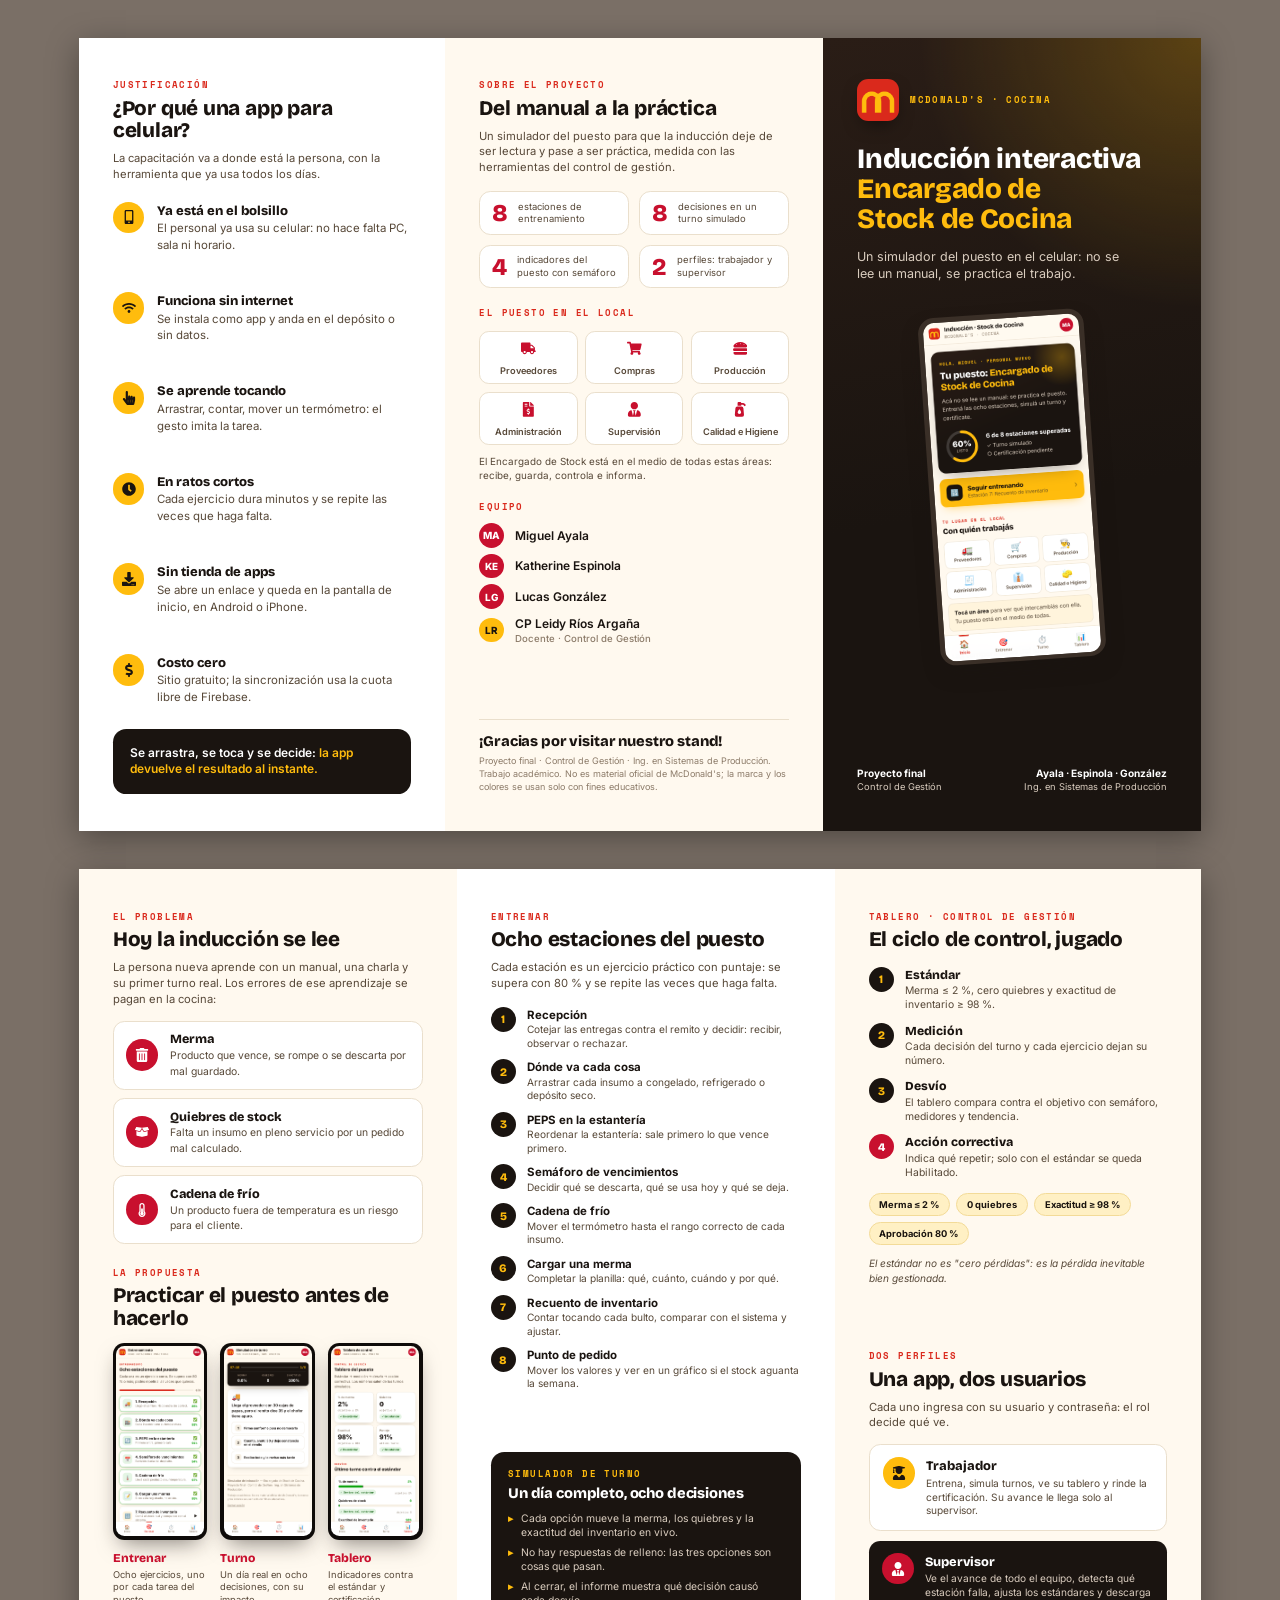
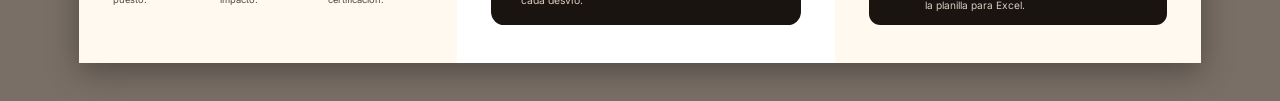
==== presentacion/triptico-fuente.html @ f06b7926 "Agregar el tríptico informativo para imprimir PDF A4 apaisado a doble faz, con su fuente HTML autoco" ====
<!doctype html>
<html lang="es">
<head>
<meta charset="utf-8">
<title>Tríptico · Inducción interactiva</title>
<link rel="preconnect" href="https://fonts.googleapis.com">
<link rel="preconnect" href="https://fonts.gstatic.com" crossorigin>
<link href="https://fonts.googleapis.com/css2?family=Bricolage+Grotesque:opsz,wght@12..96,700;12..96,800&family=Inter:wght@400;500;600;700&family=Space+Mono:wght@700&display=swap" rel="stylesheet">
<style>
  @page { size: 297mm 210mm; margin: 0; }
  :root {
    --rojo:#C8102E; --rojo-vivo:#DA291C; --amarillo:#FFBC0D; --amarillo-suave:#FFF0C4;
    --ink:#1A1410; --ink-2:#574838; --ink-3:#8C7B69; --bg:#FFF9EF; --crema:#FFF4DC;
    --linea:#EADFCC; --blanco:#FFFFFF; --claro:#D9CCBE;
    --display:'Bricolage Grotesque','Inter',sans-serif; --sans:'Inter',sans-serif; --mono:'Space Mono',monospace;
  }
  * { box-sizing:border-box; margin:0; padding:0; }
  html, body { background:#7a6f66; }
  body { font-family:var(--sans); color:var(--ink); font-size:8.4pt; line-height:1.42;
         -webkit-print-color-adjust:exact; print-color-adjust:exact; }
  .hoja { width:297mm; height:210mm; display:flex; overflow:hidden; page-break-after:always; background:var(--blanco); }
  .hoja:last-child { page-break-after:auto; }
  @media screen { .hoja { margin:10mm auto; box-shadow:0 8px 30px rgba(0,0,0,.35); } }

  /* El cuerpo que se pliega hacia adentro es 3 mm más angosto */
  .panel { height:210mm; padding:11mm 9mm 10mm; position:relative; display:flex; flex-direction:column; }
  .w100 { width:100mm; } .w97 { width:97mm; }
  .p-blanco { background:var(--blanco); } .p-crema { background:var(--bg); }
  .p-oscuro { background:radial-gradient(120% 55% at 100% 0%, rgba(255,188,13,.24), transparent 62%),
                         linear-gradient(170deg,#2A1D16 0%,#1A1410 58%); color:#fff; }

  .kicker { font-family:var(--mono); font-size:6.6pt; letter-spacing:.16em; text-transform:uppercase; color:var(--rojo-vivo); font-weight:700; }
  h1, h2, h3 { font-family:var(--display); font-weight:800; line-height:1.08; letter-spacing:-.01em; }
  h2 { font-size:15.5pt; margin-top:1.6mm; }
  h3 { font-size:10pt; }
  p.lead { color:var(--ink-2); margin-top:2.2mm; }
  .sec + .sec, .sec.sep { margin-top:6mm; }

  /* íconos en círculo */
  .circ { flex:none; width:8.4mm; height:8.4mm; border-radius:50%; display:flex; align-items:center; justify-content:center; font-size:10.5pt; }
  .circ.amarillo { background:var(--amarillo); color:var(--ink); }
  .circ.rojo { background:var(--rojo); color:#fff; }
  .num { flex:none; width:6.6mm; height:6.6mm; border-radius:50%; background:var(--ink); color:var(--amarillo);
         font-family:var(--display); font-weight:800; font-size:8.6pt; display:flex; align-items:center; justify-content:center; }
  .num.rojo { background:var(--rojo); color:#fff; }

  /* teléfono */
  .tel { background:#0E0B09; border-radius:4.2mm; padding:1.3mm; box-shadow:0 2.5mm 6mm -2mm rgba(26,20,16,.55); }
  .tel img { display:block; width:100%; border-radius:3mm; }

  /* ---------- TAPA ---------- */
  .tapa { align-items:flex-start; }
  .tapa .marca { display:flex; align-items:center; gap:3mm; }
  .tapa .marca img { width:11mm; height:11mm; border-radius:3mm; box-shadow:0 2mm 5mm -2mm rgba(0,0,0,.7); }
  .tapa .kicker { color:var(--amarillo); }
  .tapa h1 { font-size:21pt; margin-top:6mm; color:#fff; }
  .tapa h1 em { font-style:normal; color:var(--amarillo); display:block; text-wrap:balance; }
  .tapa .lema { color:var(--claro); font-size:9.4pt; margin-top:3.5mm; max-width:72mm; }
  .tapa .tel { width:44mm; margin:8mm auto 0; transform:rotate(-4deg); background:#3A2F27; }
  .tapa .pie { margin-top:auto; width:100%; display:flex; justify-content:space-between; align-items:flex-end; font-size:7pt; color:var(--claro); }
  .tapa .pie b { color:#fff; display:block; font-size:7.6pt; }

  /* ---------- SOLAPA: por qué celular ---------- */
  .razones { flex:1; margin:5mm 0 6mm; display:flex; flex-direction:column; justify-content:space-between; }
  .razon { display:flex; gap:3.2mm; align-items:flex-start; }
  .razon b { display:block; font-family:var(--display); font-weight:800; font-size:9.8pt; }
  .razon span { font-size:8.6pt; }
  .razon span { color:var(--ink-2); }
  .cita { background:var(--ink); color:#fff; border-radius:3.5mm; padding:4.2mm 4.5mm; font-size:9pt; font-weight:600; line-height:1.38; }
  .cita em { font-style:normal; color:var(--amarillo); }

  /* ---------- CONTRATAPA ---------- */
  .stats { margin-top:4mm; display:grid; grid-template-columns:1fr 1fr; gap:2.6mm; }
  .stat { background:var(--blanco); border:0.3mm solid var(--linea); border-radius:3mm; padding:2.3mm 3.2mm; display:flex; align-items:center; gap:2.6mm; }
  .stat b { display:block; font-family:var(--display); font-weight:800; font-size:18pt; line-height:1; color:var(--rojo); }
  .stat span { display:block; font-size:7.1pt; color:var(--ink-2); line-height:1.28; }
  .equipo { margin-top:5mm; }
  .areas { margin-top:3mm; display:grid; grid-template-columns:repeat(3,1fr); gap:2mm; }
  .area { background:var(--blanco); border:0.3mm solid var(--linea); border-radius:2.6mm; padding:2.4mm 1.5mm 2mm; text-align:center;
          font-size:6.9pt; font-weight:600; color:var(--ink-2); line-height:1.2; }
  .area i { display:block; font-size:11pt; color:var(--rojo); margin-bottom:1.2mm; }
  .areas-nota { margin-top:2.2mm; font-size:7.4pt; color:var(--ink-2); }
  .personas { margin-top:2.6mm; display:flex; flex-direction:column; gap:1.5mm; }
  .persona { display:flex; align-items:center; gap:2.8mm; font-weight:600; font-size:9pt; }
  .avatar { flex:none; width:6.6mm; height:6.6mm; border-radius:50%; background:var(--rojo); color:#fff; font-weight:800; font-size:7.4pt;
            display:flex; align-items:center; justify-content:center; letter-spacing:.02em; }
  .avatar.doc { background:var(--amarillo); color:var(--ink); }
  .persona small { display:block; font-weight:500; font-size:7.2pt; color:var(--ink-3); }
  .gracias { margin-top:auto; border-top:0.3mm solid var(--linea); padding-top:3.6mm; }
  .gracias h3 { font-size:11pt; }
  .gracias p { color:var(--ink-3); font-size:6.8pt; margin-top:1.4mm; }

  /* ---------- INTERIOR IZQUIERDO ---------- */
  .costos { margin-top:3.4mm; display:flex; flex-direction:column; gap:2.2mm; }
  .costo { display:flex; gap:3.2mm; align-items:center; background:var(--blanco); border:0.3mm solid var(--linea); border-radius:3mm; padding:2.3mm 3.2mm; }
  .costo b { display:block; font-family:var(--display); font-weight:800; font-size:9.4pt; }
  .costo span { color:var(--ink-2); font-size:7.8pt; }
  .partes { margin-top:3.4mm; display:grid; grid-template-columns:repeat(3,1fr); gap:3.4mm; }
  .parte .tel { border-radius:3mm; padding:0.9mm; }
  .parte .tel img { border-radius:2.2mm; }
  .parte b { display:block; margin-top:2.6mm; font-family:var(--display); font-weight:800; font-size:9pt; color:var(--rojo); }
  .parte span { display:block; font-size:7pt; color:var(--ink-2); line-height:1.32; margin-top:0.6mm; }

  /* ---------- INTERIOR CENTRAL ---------- */
  .lista { margin-top:4mm; display:flex; flex-direction:column; gap:2.4mm; }
  .item { display:flex; gap:3mm; align-items:flex-start; }
  .item b { display:block; font-weight:700; font-size:8.6pt; }
  .item span { display:block; color:var(--ink-2); font-size:7.6pt; line-height:1.34; }
  .brief { margin-top:auto; background:var(--ink); color:#fff; border-radius:3.5mm; padding:4.4mm 4.6mm; }
  .brief .kicker { color:var(--amarillo); }
  .brief h3 { font-size:11pt; margin-top:1.4mm; }
  .brief ul { list-style:none; margin-top:2.6mm; display:flex; flex-direction:column; gap:1.6mm; }
  .brief li { display:flex; gap:2mm; color:var(--claro); font-size:7.8pt; line-height:1.36; }
  .brief li::before { content:'▸'; color:var(--amarillo); font-weight:700; flex:none; }

  /* ---------- INTERIOR DERECHO ---------- */
  .pasos { margin-top:4mm; display:flex; flex-direction:column; gap:2.8mm; }
  .paso { display:flex; gap:3mm; align-items:flex-start; }
  .paso b { display:block; font-family:var(--display); font-weight:800; font-size:9.2pt; }
  .paso span { display:block; color:var(--ink-2); font-size:7.8pt; line-height:1.34; }
  .chips { margin-top:3.6mm; display:flex; flex-wrap:wrap; gap:1.6mm; }
  .chip { background:var(--amarillo-suave); border:0.3mm solid #F3DB98; color:var(--ink); border-radius:99px; padding:1mm 2.6mm; font-size:7pt; font-weight:700; }
  .nota { margin:3mm 0 6mm; font-size:7.6pt; font-style:italic; color:var(--ink-2); }
  .perfiles { margin-top:3.4mm; display:flex; flex-direction:column; gap:2.6mm; }
  .perfil { border-radius:3mm; padding:3.2mm 3.6mm; display:flex; gap:3mm; align-items:flex-start; }
  .perfil.claro { background:var(--blanco); border:0.3mm solid var(--linea); }
  .perfil.oscuro { background:var(--ink); color:#fff; }
  .perfil b { display:block; font-family:var(--display); font-weight:800; font-size:9.6pt; }
  .perfil span { display:block; font-size:7.6pt; line-height:1.34; color:var(--ink-2); margin-top:0.4mm; }
  .perfil.oscuro span { color:var(--claro); }
</style>
</head>
<body>

<!-- ===================== CARA EXTERIOR ===================== -->
<section class="hoja exterior">

  <!-- Solapa (se pliega hacia adentro) -->
  <div class="panel w97 p-blanco">
    <div class="kicker">Justificación</div>
    <h2>¿Por qué una app para celular?</h2>
    <p class="lead">La capacitación va a donde está la persona, con la herramienta que ya usa todos los días.</p>
    <div class="razones">
      
      <div class="razon"><div class="circ amarillo"><svg stroke="currentColor" fill="currentColor" stroke-width="0" viewBox="0 0 320 512" height="1em" width="1em" xmlns="http://www.w3.org/2000/svg"><path d="M272 0H48C21.5 0 0 21.5 0 48v416c0 26.5 21.5 48 48 48h224c26.5 0 48-21.5 48-48V48c0-26.5-21.5-48-48-48zM160 480c-17.7 0-32-14.3-32-32s14.3-32 32-32 32 14.3 32 32-14.3 32-32 32zm112-108c0 6.6-5.4 12-12 12H60c-6.6 0-12-5.4-12-12V60c0-6.6 5.4-12 12-12h200c6.6 0 12 5.4 12 12v312z"></path></svg></div><div><b>Ya está en el bolsillo</b><span>El personal ya usa su celular: no hace falta PC, sala ni horario.</span></div></div>
      <div class="razon"><div class="circ amarillo"><svg stroke="currentColor" fill="currentColor" stroke-width="0" viewBox="0 0 640 512" height="1em" width="1em" xmlns="http://www.w3.org/2000/svg"><path d="M634.91 154.88C457.74-8.99 182.19-8.93 5.09 154.88c-6.66 6.16-6.79 16.59-.35 22.98l34.24 33.97c6.14 6.1 16.02 6.23 22.4.38 145.92-133.68 371.3-133.71 517.25 0 6.38 5.85 16.26 5.71 22.4-.38l34.24-33.97c6.43-6.39 6.3-16.82-.36-22.98zM320 352c-35.35 0-64 28.65-64 64s28.65 64 64 64 64-28.65 64-64-28.65-64-64-64zm202.67-83.59c-115.26-101.93-290.21-101.82-405.34 0-6.9 6.1-7.12 16.69-.57 23.15l34.44 33.99c6 5.92 15.66 6.32 22.05.8 83.95-72.57 209.74-72.41 293.49 0 6.39 5.52 16.05 5.13 22.05-.8l34.44-33.99c6.56-6.46 6.33-17.06-.56-23.15z"></path></svg></div><div><b>Funciona sin internet</b><span>Se instala como app y anda en el depósito o sin datos.</span></div></div>
      <div class="razon"><div class="circ amarillo"><svg stroke="currentColor" fill="currentColor" stroke-width="0" viewBox="0 0 448 512" height="1em" width="1em" xmlns="http://www.w3.org/2000/svg"><path d="M448 240v96c0 3.084-.356 6.159-1.063 9.162l-32 136C410.686 499.23 394.562 512 376 512H168a40.004 40.004 0 0 1-32.35-16.473l-127.997-176c-12.993-17.866-9.043-42.883 8.822-55.876 17.867-12.994 42.884-9.043 55.877 8.823L104 315.992V40c0-22.091 17.908-40 40-40s40 17.909 40 40v200h8v-40c0-22.091 17.908-40 40-40s40 17.909 40 40v40h8v-24c0-22.091 17.908-40 40-40s40 17.909 40 40v24h8c0-22.091 17.908-40 40-40s40 17.909 40 40zm-256 80h-8v96h8v-96zm88 0h-8v96h8v-96zm88 0h-8v96h8v-96z"></path></svg></div><div><b>Se aprende tocando</b><span>Arrastrar, contar, mover un termómetro: el gesto imita la tarea.</span></div></div>
      <div class="razon"><div class="circ amarillo"><svg stroke="currentColor" fill="currentColor" stroke-width="0" viewBox="0 0 512 512" height="1em" width="1em" xmlns="http://www.w3.org/2000/svg"><path d="M256,8C119,8,8,119,8,256S119,504,256,504,504,393,504,256,393,8,256,8Zm92.49,313h0l-20,25a16,16,0,0,1-22.49,2.5h0l-67-49.72a40,40,0,0,1-15-31.23V112a16,16,0,0,1,16-16h32a16,16,0,0,1,16,16V256l58,42.5A16,16,0,0,1,348.49,321Z"></path></svg></div><div><b>En ratos cortos</b><span>Cada ejercicio dura minutos y se repite las veces que haga falta.</span></div></div>
      <div class="razon"><div class="circ amarillo"><svg stroke="currentColor" fill="currentColor" stroke-width="0" viewBox="0 0 512 512" height="1em" width="1em" xmlns="http://www.w3.org/2000/svg"><path d="M216 0h80c13.3 0 24 10.7 24 24v168h87.7c17.8 0 26.7 21.5 14.1 34.1L269.7 378.3c-7.5 7.5-19.8 7.5-27.3 0L90.1 226.1c-12.6-12.6-3.7-34.1 14.1-34.1H192V24c0-13.3 10.7-24 24-24zm296 376v112c0 13.3-10.7 24-24 24H24c-13.3 0-24-10.7-24-24V376c0-13.3 10.7-24 24-24h146.7l49 49c20.1 20.1 52.5 20.1 72.6 0l49-49H488c13.3 0 24 10.7 24 24zm-124 88c0-11-9-20-20-20s-20 9-20 20 9 20 20 20 20-9 20-20zm64 0c0-11-9-20-20-20s-20 9-20 20 9 20 20 20 20-9 20-20z"></path></svg></div><div><b>Sin tienda de apps</b><span>Se abre un enlace y queda en la pantalla de inicio, en Android o iPhone.</span></div></div>
      <div class="razon"><div class="circ amarillo"><svg stroke="currentColor" fill="currentColor" stroke-width="0" viewBox="0 0 288 512" height="1em" width="1em" xmlns="http://www.w3.org/2000/svg"><path d="M209.2 233.4l-108-31.6C88.7 198.2 80 186.5 80 173.5c0-16.3 13.2-29.5 29.5-29.5h66.3c12.2 0 24.2 3.7 34.2 10.5 6.1 4.1 14.3 3.1 19.5-2l34.8-34c7.1-6.9 6.1-18.4-1.8-24.5C238 74.8 207.4 64.1 176 64V16c0-8.8-7.2-16-16-16h-32c-8.8 0-16 7.2-16 16v48h-2.5C45.8 64-5.4 118.7.5 183.6c4.2 46.1 39.4 83.6 83.8 96.6l102.5 30c12.5 3.7 21.2 15.3 21.2 28.3 0 16.3-13.2 29.5-29.5 29.5h-66.3C100 368 88 364.3 78 357.5c-6.1-4.1-14.3-3.1-19.5 2l-34.8 34c-7.1 6.9-6.1 18.4 1.8 24.5 24.5 19.2 55.1 29.9 86.5 30v48c0 8.8 7.2 16 16 16h32c8.8 0 16-7.2 16-16v-48.2c46.6-.9 90.3-28.6 105.7-72.7 21.5-61.6-14.6-124.8-72.5-141.7z"></path></svg></div><div><b>Costo cero</b><span>Sitio gratuito; la sincronización usa la cuota libre de Firebase.</span></div></div>
    </div>
    <div class="cita">Se arrastra, se toca y se decide: <em>la app devuelve el resultado al instante.</em></div>
  </div>

  <!-- Contratapa -->
  <div class="panel w100 p-crema">
    <div class="kicker">Sobre el proyecto</div>
    <h2>Del manual a la práctica</h2>
    <p class="lead">Un simulador del puesto para que la inducción deje de ser lectura y pase a ser práctica, medida con las herramientas del control de gestión.</p>
    <div class="stats">
      <div class="stat"><b>8</b><span>estaciones de entrenamiento</span></div>
      <div class="stat"><b>8</b><span>decisiones en un turno simulado</span></div>
      <div class="stat"><b>4</b><span>indicadores del puesto con semáforo</span></div>
      <div class="stat"><b>2</b><span>perfiles: trabajador y supervisor</span></div>
    </div>
    <div class="equipo">
      <div class="kicker">El puesto en el local</div>
      <div class="areas">
        <div class="area"><i><svg stroke="currentColor" fill="currentColor" stroke-width="0" viewBox="0 0 640 512" height="1em" width="1em" xmlns="http://www.w3.org/2000/svg"><path d="M624 352h-16V243.9c0-12.7-5.1-24.9-14.1-33.9L494 110.1c-9-9-21.2-14.1-33.9-14.1H416V48c0-26.5-21.5-48-48-48H48C21.5 0 0 21.5 0 48v320c0 26.5 21.5 48 48 48h16c0 53 43 96 96 96s96-43 96-96h128c0 53 43 96 96 96s96-43 96-96h48c8.8 0 16-7.2 16-16v-32c0-8.8-7.2-16-16-16zM160 464c-26.5 0-48-21.5-48-48s21.5-48 48-48 48 21.5 48 48-21.5 48-48 48zm320 0c-26.5 0-48-21.5-48-48s21.5-48 48-48 48 21.5 48 48-21.5 48-48 48zm80-208H416V144h44.1l99.9 99.9V256z"></path></svg></i>Proveedores</div><div class="area"><i><svg stroke="currentColor" fill="currentColor" stroke-width="0" viewBox="0 0 576 512" height="1em" width="1em" xmlns="http://www.w3.org/2000/svg"><path d="M528.12 301.319l47.273-208C578.806 78.301 567.391 64 551.99 64H159.208l-9.166-44.81C147.758 8.021 137.93 0 126.529 0H24C10.745 0 0 10.745 0 24v16c0 13.255 10.745 24 24 24h69.883l70.248 343.435C147.325 417.1 136 435.222 136 456c0 30.928 25.072 56 56 56s56-25.072 56-56c0-15.674-6.447-29.835-16.824-40h209.647C430.447 426.165 424 440.326 424 456c0 30.928 25.072 56 56 56s56-25.072 56-56c0-22.172-12.888-41.332-31.579-50.405l5.517-24.276c3.413-15.018-8.002-29.319-23.403-29.319H218.117l-6.545-32h293.145c11.206 0 20.92-7.754 23.403-18.681z"></path></svg></i>Compras</div><div class="area"><i><svg stroke="currentColor" fill="currentColor" stroke-width="0" viewBox="0 0 512 512" height="1em" width="1em" xmlns="http://www.w3.org/2000/svg"><path d="M464 256H48a48 48 0 0 0 0 96h416a48 48 0 0 0 0-96zm16 128H32a16 16 0 0 0-16 16v16a64 64 0 0 0 64 64h352a64 64 0 0 0 64-64v-16a16 16 0 0 0-16-16zM58.64 224h394.72c34.57 0 54.62-43.9 34.82-75.88C448 83.2 359.55 32.1 256 32c-103.54.1-192 51.2-232.18 116.11C4 180.09 24.07 224 58.64 224zM384 112a16 16 0 1 1-16 16 16 16 0 0 1 16-16zM256 80a16 16 0 1 1-16 16 16 16 0 0 1 16-16zm-128 32a16 16 0 1 1-16 16 16 16 0 0 1 16-16z"></path></svg></i>Producción</div><div class="area"><i><svg stroke="currentColor" fill="currentColor" stroke-width="0" viewBox="0 0 384 512" height="1em" width="1em" xmlns="http://www.w3.org/2000/svg"><path d="M377 105L279.1 7c-4.5-4.5-10.6-7-17-7H256v128h128v-6.1c0-6.3-2.5-12.4-7-16.9zm-153 31V0H24C10.7 0 0 10.7 0 24v464c0 13.3 10.7 24 24 24h336c13.3 0 24-10.7 24-24V160H248c-13.2 0-24-10.8-24-24zM64 72c0-4.42 3.58-8 8-8h80c4.42 0 8 3.58 8 8v16c0 4.42-3.58 8-8 8H72c-4.42 0-8-3.58-8-8V72zm0 80v-16c0-4.42 3.58-8 8-8h80c4.42 0 8 3.58 8 8v16c0 4.42-3.58 8-8 8H72c-4.42 0-8-3.58-8-8zm144 263.88V440c0 4.42-3.58 8-8 8h-16c-4.42 0-8-3.58-8-8v-24.29c-11.29-.58-22.27-4.52-31.37-11.35-3.9-2.93-4.1-8.77-.57-12.14l11.75-11.21c2.77-2.64 6.89-2.76 10.13-.73 3.87 2.42 8.26 3.72 12.82 3.72h28.11c6.5 0 11.8-5.92 11.8-13.19 0-5.95-3.61-11.19-8.77-12.73l-45-13.5c-18.59-5.58-31.58-23.42-31.58-43.39 0-24.52 19.05-44.44 42.67-45.07V232c0-4.42 3.58-8 8-8h16c4.42 0 8 3.58 8 8v24.29c11.29.58 22.27 4.51 31.37 11.35 3.9 2.93 4.1 8.77.57 12.14l-11.75 11.21c-2.77 2.64-6.89 2.76-10.13.73-3.87-2.43-8.26-3.72-12.82-3.72h-28.11c-6.5 0-11.8 5.92-11.8 13.19 0 5.95 3.61 11.19 8.77 12.73l45 13.5c18.59 5.58 31.58 23.42 31.58 43.39 0 24.53-19.05 44.44-42.67 45.07z"></path></svg></i>Administración</div><div class="area"><i><svg stroke="currentColor" fill="currentColor" stroke-width="0" viewBox="0 0 448 512" height="1em" width="1em" xmlns="http://www.w3.org/2000/svg"><path d="M224 256c70.7 0 128-57.3 128-128S294.7 0 224 0 96 57.3 96 128s57.3 128 128 128zm95.8 32.6L272 480l-32-136 32-56h-96l32 56-32 136-47.8-191.4C56.9 292 0 350.3 0 422.4V464c0 26.5 21.5 48 48 48h352c26.5 0 48-21.5 48-48v-41.6c0-72.1-56.9-130.4-128.2-133.8z"></path></svg></i>Supervisión</div><div class="area"><i><svg stroke="currentColor" fill="currentColor" stroke-width="0" viewBox="0 0 384 512" height="1em" width="1em" xmlns="http://www.w3.org/2000/svg"><path d="M235.63,160H84.37a64,64,0,0,0-63.74,58.21L.27,442.21A64,64,0,0,0,64,512H256a64,64,0,0,0,63.74-69.79l-20.36-224A64,64,0,0,0,235.63,160ZM160,416c-33.12,0-60-26.33-60-58.75,0-25,35.7-75.47,52-97.27A10,10,0,0,1,168,260c16.33,21.8,52,72.27,52,97.27C220,389.67,193.12,416,160,416ZM379.31,94.06,336,50.74A64,64,0,0,0,290.75,32H224A32,32,0,0,0,192,0H128A32,32,0,0,0,96,32v96H224V96h66.75l43.31,43.31a16,16,0,0,0,22.63,0l22.62-22.62A16,16,0,0,0,379.31,94.06Z"></path></svg></i>Calidad e Higiene</div>
      </div>
      <p class="areas-nota">El Encargado de Stock está en el medio de todas estas áreas: recibe, guarda, controla e informa.</p>
    </div>
    <div class="equipo">
      <div class="kicker">Equipo</div>
      <div class="personas">
        <div class="persona"><span class="avatar">MA</span>Miguel Ayala</div><div class="persona"><span class="avatar">KE</span>Katherine Espinola</div><div class="persona"><span class="avatar">LG</span>Lucas González</div>
        <div class="persona"><span class="avatar doc">LR</span><div>CP Leidy Ríos Argaña<small>Docente · Control de Gestión</small></div></div>
      </div>
    </div>
    <div class="gracias">
      <h3>¡Gracias por visitar nuestro stand!</h3>
      <p>Proyecto final · Control de Gestión · Ing. en Sistemas de Producción.<br>
         Trabajo académico. No es material oficial de McDonald's; la marca y los colores se usan solo con fines educativos.</p>
    </div>
  </div>

  <!-- Tapa -->
  <div class="panel w100 p-oscuro tapa">
    <div class="marca"><img src="[data-uri]" alt=""><div class="kicker">McDonald's · Cocina</div></div>
    <h1>Inducción interactiva <em>Encargado de Stock de Cocina</em></h1>
    <p class="lema">Un simulador del puesto en el celular: no se lee un manual, se practica el trabajo.</p>
    <div class="tel "><img src="[data-uri]" alt=""></div>
    <div class="pie">
      <div><b>Proyecto final</b>Control de Gestión</div>
      <div style="text-align:right"><b>Ayala · Espinola · González</b>Ing. en Sistemas de Producción</div>
    </div>
  </div>
</section>

<!-- ===================== CARA INTERIOR ===================== -->
<section class="hoja interior">

  <!-- Interior izquierdo: problema y propuesta -->
  <div class="panel w100 p-crema">
    <div class="sec">
      <div class="kicker">El problema</div>
      <h2>Hoy la inducción se lee</h2>
      <p class="lead">La persona nueva aprende con un manual, una charla y su primer turno real. Los errores de ese aprendizaje se pagan en la cocina:</p>
      <div class="costos">
        
        <div class="costo"><div class="circ rojo"><svg stroke="currentColor" fill="currentColor" stroke-width="0" viewBox="0 0 448 512" height="1em" width="1em" xmlns="http://www.w3.org/2000/svg"><path d="M32 464a48 48 0 0 0 48 48h288a48 48 0 0 0 48-48V128H32zm272-256a16 16 0 0 1 32 0v224a16 16 0 0 1-32 0zm-96 0a16 16 0 0 1 32 0v224a16 16 0 0 1-32 0zm-96 0a16 16 0 0 1 32 0v224a16 16 0 0 1-32 0zM432 32H312l-9.4-18.7A24 24 0 0 0 281.1 0H166.8a23.72 23.72 0 0 0-21.4 13.3L136 32H16A16 16 0 0 0 0 48v32a16 16 0 0 0 16 16h416a16 16 0 0 0 16-16V48a16 16 0 0 0-16-16z"></path></svg></div><div><b>Merma</b><span>Producto que vence, se rompe o se descarta por mal guardado.</span></div></div>
        <div class="costo"><div class="circ rojo"><svg stroke="currentColor" fill="currentColor" stroke-width="0" viewBox="0 0 640 512" height="1em" width="1em" xmlns="http://www.w3.org/2000/svg"><path d="M425.7 256c-16.9 0-32.8-9-41.4-23.4L320 126l-64.2 106.6c-8.7 14.5-24.6 23.5-41.5 23.5-4.5 0-9-.6-13.3-1.9L64 215v178c0 14.7 10 27.5 24.2 31l216.2 54.1c10.2 2.5 20.9 2.5 31 0L551.8 424c14.2-3.6 24.2-16.4 24.2-31V215l-137 39.1c-4.3 1.3-8.8 1.9-13.3 1.9zm212.6-112.2L586.8 41c-3.1-6.2-9.8-9.8-16.7-8.9L320 64l91.7 152.1c3.8 6.3 11.4 9.3 18.5 7.3l197.9-56.5c9.9-2.9 14.7-13.9 10.2-23.1zM53.2 41L1.7 143.8c-4.6 9.2.3 20.2 10.1 23l197.9 56.5c7.1 2 14.7-1 18.5-7.3L320 64 69.8 32.1c-6.9-.8-13.5 2.7-16.6 8.9z"></path></svg></div><div><b>Quiebres de stock</b><span>Falta un insumo en pleno servicio por un pedido mal calculado.</span></div></div>
        <div class="costo"><div class="circ rojo"><svg stroke="currentColor" fill="currentColor" stroke-width="0" viewBox="0 0 256 512" height="1em" width="1em" xmlns="http://www.w3.org/2000/svg"><path d="M192 384c0 35.346-28.654 64-64 64s-64-28.654-64-64c0-23.685 12.876-44.349 32-55.417V224c0-17.673 14.327-32 32-32s32 14.327 32 32v104.583c19.124 11.068 32 31.732 32 55.417zm32-84.653c19.912 22.563 32 52.194 32 84.653 0 70.696-57.303 128-128 128-.299 0-.609-.001-.909-.003C56.789 511.509-.357 453.636.002 383.333.166 351.135 12.225 321.755 32 299.347V96c0-53.019 42.981-96 96-96s96 42.981 96 96v203.347zM208 384c0-34.339-19.37-52.19-32-66.502V96c0-26.467-21.533-48-48-48S80 69.533 80 96v221.498c-12.732 14.428-31.825 32.1-31.999 66.08-.224 43.876 35.563 80.116 79.423 80.42L128 464c44.112 0 80-35.888 80-80z"></path></svg></div><div><b>Cadena de frío</b><span>Un producto fuera de temperatura es un riesgo para el cliente.</span></div></div>
      </div>
    </div>
    <div class="sec">
      <div class="kicker">La propuesta</div>
      <h2>Practicar el puesto antes de hacerlo</h2>
      <div class="partes">
        <div class="parte"><div class="tel "><img src="[data-uri]" alt=""></div><b>Entrenar</b><span>Ocho ejercicios, uno por cada tarea del puesto.</span></div>
        <div class="parte"><div class="tel "><img src="[data-uri]" alt=""></div><b>Turno</b><span>Un día real en ocho decisiones, con su impacto.</span></div>
        <div class="parte"><div class="tel "><img src="[data-uri]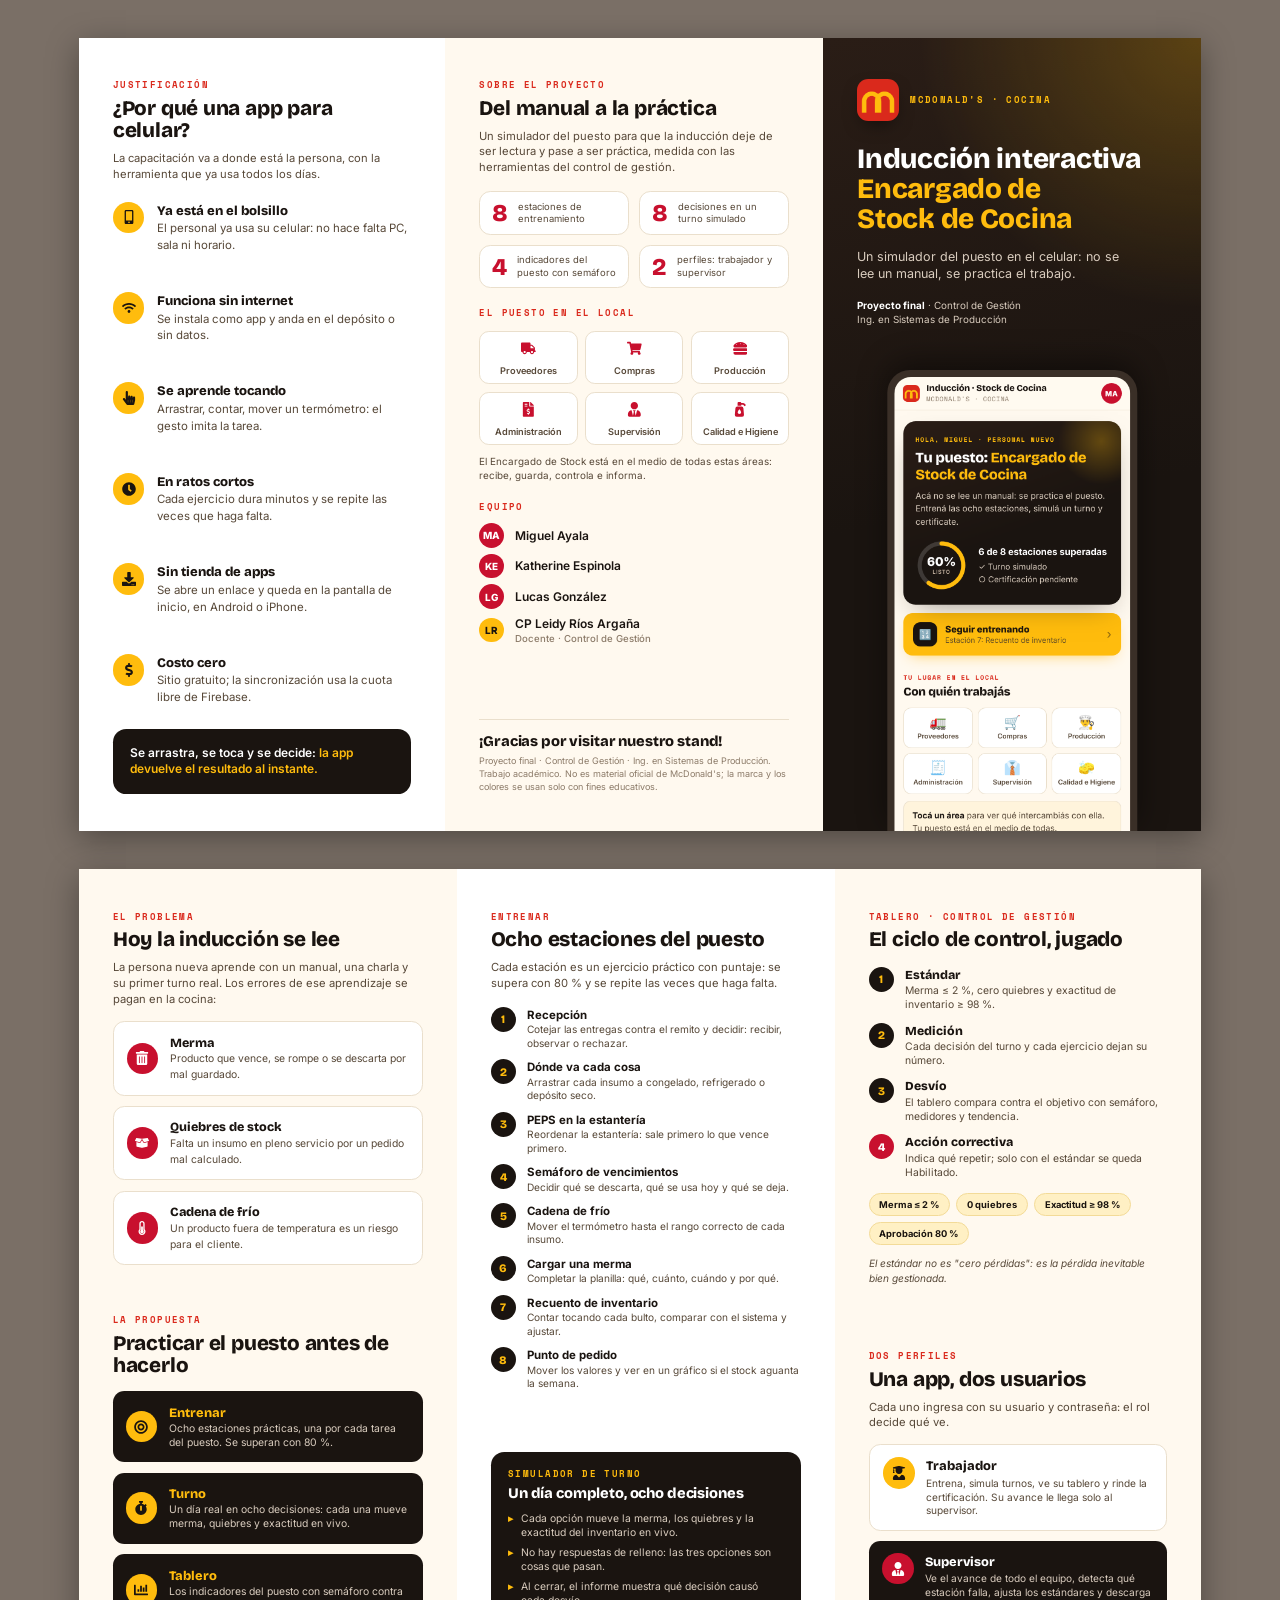
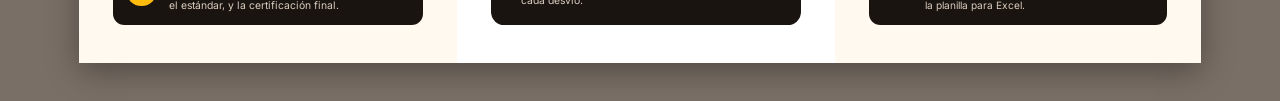
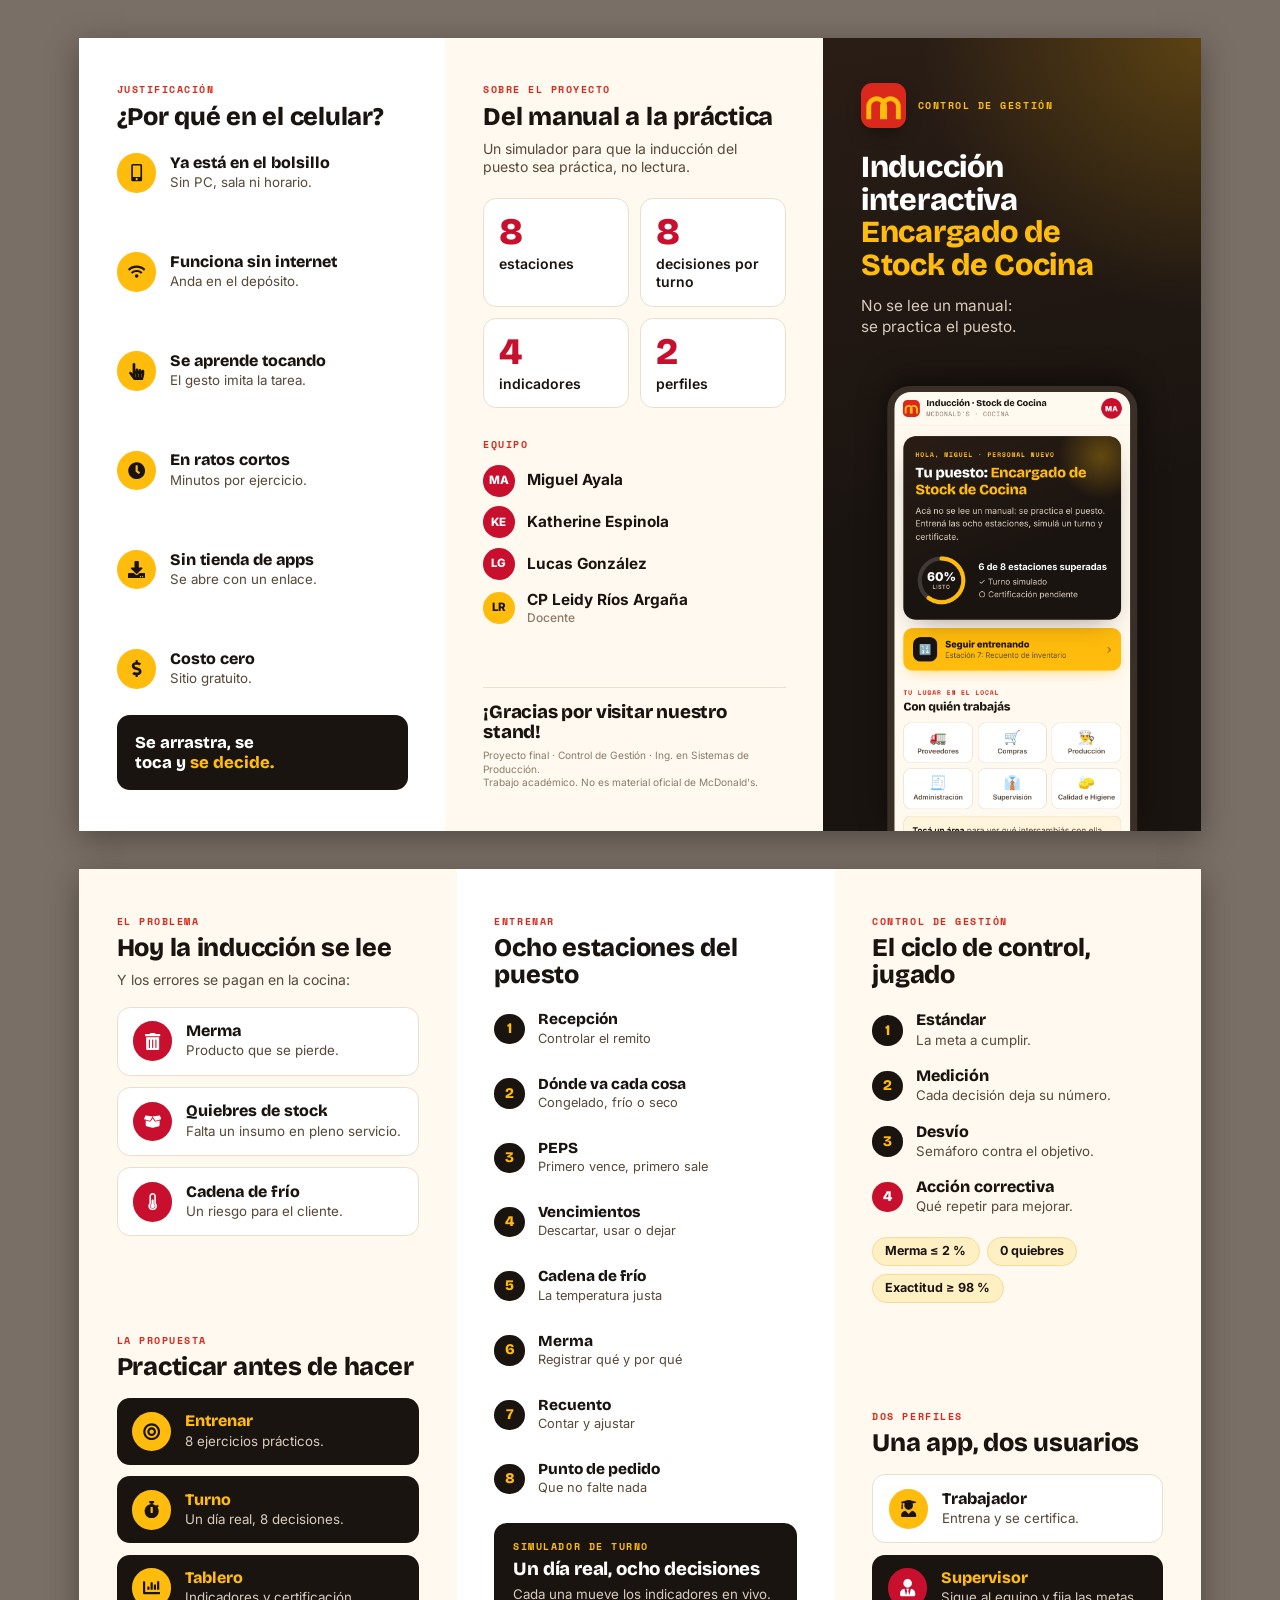
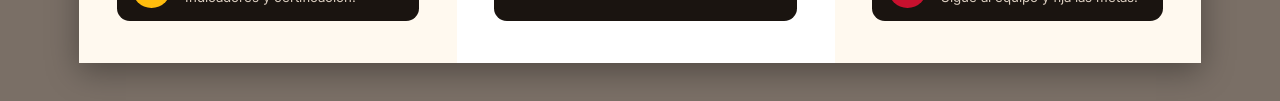
